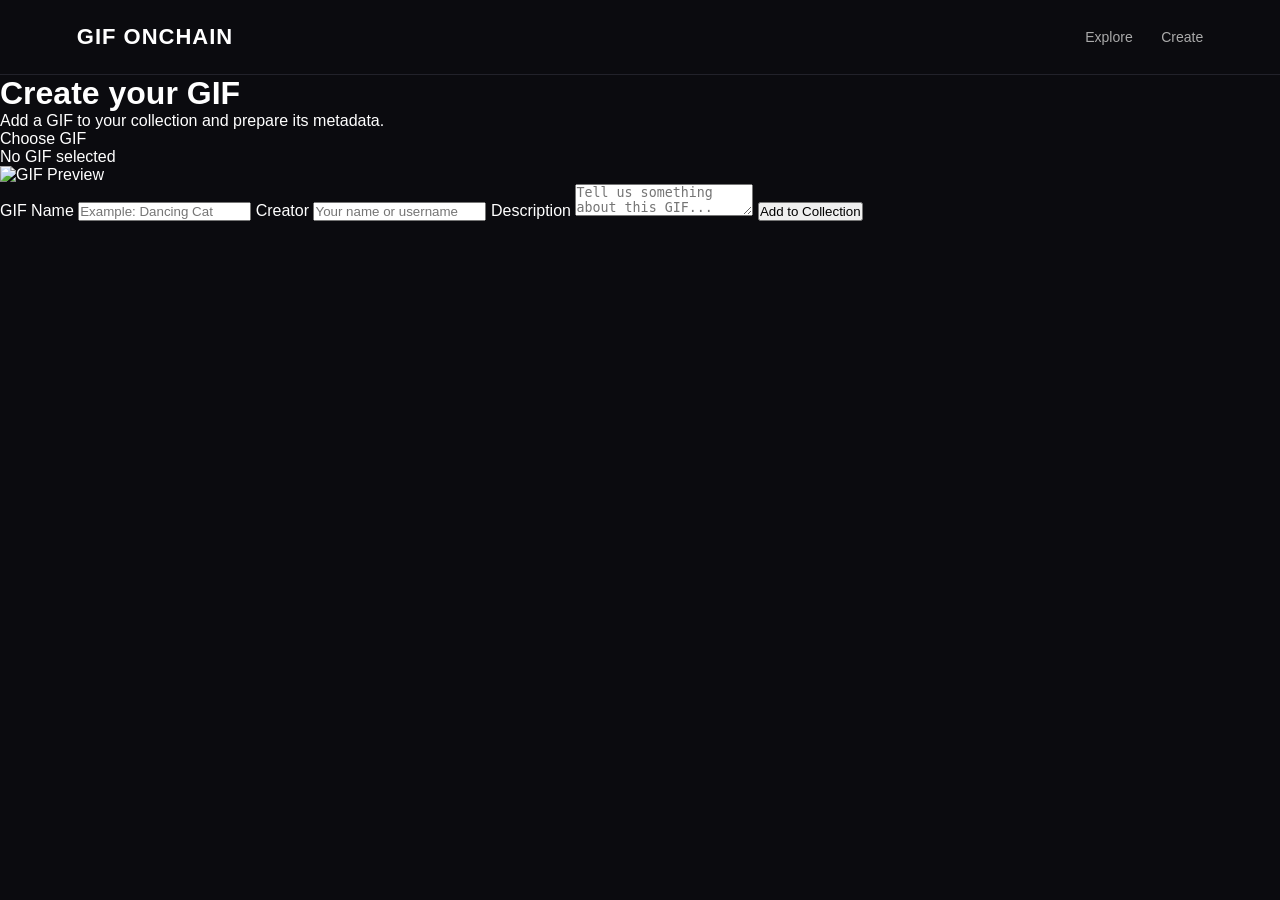
==== create.html @ 1c0a49de "Create HTML file for GIF creation interface This HTML file provides a user interface for creating GI" ====
<!DOCTYPE html>
<html lang="en">

<head>
    <meta charset="UTF-8">
    <meta name="viewport" content="width=device-width, initial-scale=1.0">

    <title>Create GIF — GIF Onchain</title>

    <link rel="stylesheet" href="style.css">
</head>

<body>

<header>

    <div class="logo">
        GIF ONCHAIN
    </div>

    <nav>
        <a href="index.html">Explore</a>
        <a href="create.html">Create</a>
    </nav>

</header>


<main class="create-page">

    <div class="create-container">

        <h1>Create your GIF</h1>

        <p class="create-description">
            Add a GIF to your collection and prepare its metadata.
        </p>


        <div class="upload-box">

            <label for="gifInput" class="upload-button">
                Choose GIF
            </label>

            <input
                type="file"
                id="gifInput"
                accept=".gif,image/gif"
                hidden
            >

            <p id="fileName">
                No GIF selected
            </p>

        </div>


        <div id="previewContainer" class="preview-container">

            <img id="gifPreview" alt="GIF Preview">

        </div>


        <div class="form">

            <label for="gifName">
                GIF Name
            </label>

            <input
                type="text"
                id="gifName"
                placeholder="Example: Dancing Cat"
            >


            <label for="creator">
                Creator
            </label>

            <input
                type="text"
                id="creator"
                placeholder="Your name or username"
            >


            <label for="description">
                Description
            </label>

            <textarea
                id="description"
                placeholder="Tell us something about this GIF..."
            ></textarea>


            <button
                id="addButton"
                class="create-button"
                type="button"
            >
                Add to Collection
            </button>

        </div>


        <div id="result" class="result"></div>

    </div>

</main>


<script src="script.js"></script>

</body>
</html>
---- style.css ----
* {
    box-sizing: border-box;
    margin: 0;
    padding: 0;
}

body {
    font-family: Arial, sans-serif;
    background: #0b0b0f;
    color: #ffffff;
    min-height: 100vh;
}

header {
    width: 100%;
    padding: 24px 6%;
    display: flex;
    justify-content: space-between;
    align-items: center;
    border-bottom: 1px solid #22222a;
}

.logo {
    font-size: 22px;
    font-weight: 800;
    letter-spacing: 1px;
}

nav a {
    color: #aaa;
    text-decoration: none;
    margin-left: 24px;
    font-size: 14px;
}

nav a:hover {
    color: #fff;
}

.hero {
    max-width: 1000px;
    margin: 100px auto;
    padding: 0 24px;
    text-align: center;
}

.hero h1 {
    font-size: clamp(45px, 8vw, 90px);
    line-height: 0.95;
    margin-bottom: 25px;
}

.hero p {
    max-width: 600px;
    margin: 0 auto 35px;
    color: #aaa;
    font-size: 17px;
    line-height: 1.6;
}

.buttons {
    display: flex;
    justify-content: center;
    gap: 12px;
    flex-wrap: wrap;
}

.btn {
    display: inline-block;
    padding: 14px 24px;
    border-radius: 10px;
    text-decoration: none;
    font-weight: 700;
    font-size: 14px;
}

.btn-primary {
    background: #ffffff;
    color: #000000;
}

.btn-secondary {
    border: 1px solid #33333d;
    color: #ffffff;
}

.gallery {
    max-width: 1100px;
    margin: 0 auto 100px;
    padding: 0 24px;
}

.gallery h2 {
    margin-bottom: 25px;
    font-size: 28px;
}

.grid {
    display: grid;
    grid-template-columns: repeat(3, 1fr);
    gap: 18px;
}

.card {
    background: #15151b;
    border: 1px solid #25252d;
    border-radius: 14px;
    overflow: hidden;
}

.card img {
    width: 100%;
    display: block;
    aspect-ratio: 1 / 1;
    object-fit: cover;
}

.card-info {
    padding: 15px;
}

.card-info h3 {
    font-size: 16px;
    margin-bottom: 6px;
}

.card-info p {
    color: #777;
    font-size: 13px;
}

@media (max-width: 700px) {
    header {
        padding: 20px;
    }

    nav a {
        margin-left: 12px;
    }

    .hero {
        margin: 70px auto;
    }

    .grid {
        grid-template-columns: 1fr;
    }
}
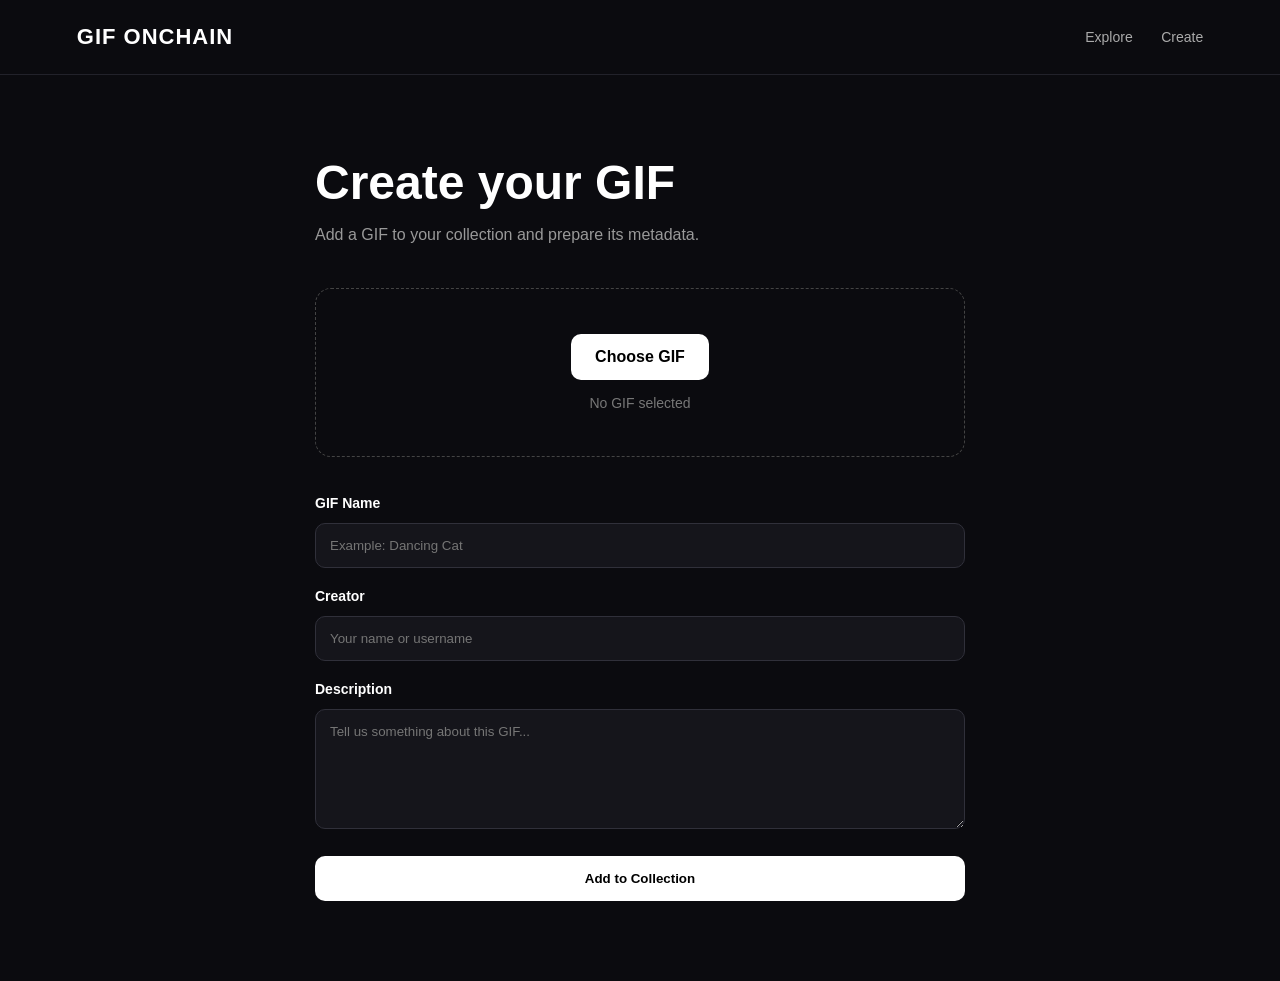
==== commit c37f01ff: "Remove extra newline before closing body tag" ====
--- a/create.html
+++ b/create.html
@@ -115,7 +115,6 @@
 
 </main>
 
-
 <script src="script.js"></script>
 
 </body>
--- a/style.css
+++ b/style.css
@@ -146,3 +146,125 @@
         grid-template-columns: 1fr;
     }
 }
+
+/* CREATE PAGE */
+
+.create-page {
+    min-height: calc(100vh - 80px);
+    padding: 80px 24px;
+}
+
+.create-container {
+    max-width: 650px;
+    margin: 0 auto;
+}
+
+.create-container h1 {
+    font-size: 48px;
+    margin-bottom: 12px;
+}
+
+.create-description {
+    color: #999;
+    margin-bottom: 40px;
+    line-height: 1.6;
+}
+
+.upload-box {
+    border: 1px dashed #444;
+    border-radius: 16px;
+    padding: 45px 25px;
+    text-align: center;
+    margin-bottom: 30px;
+}
+
+.upload-button {
+    display: inline-block;
+    padding: 14px 24px;
+    background: #ffffff;
+    color: #000000;
+    border-radius: 10px;
+    font-weight: 700;
+    cursor: pointer;
+}
+
+.upload-button:hover {
+    opacity: 0.85;
+}
+
+#fileName {
+    margin-top: 15px;
+    color: #777;
+    font-size: 14px;
+}
+
+.preview-container {
+    display: none;
+    margin-bottom: 30px;
+    border-radius: 16px;
+    overflow: hidden;
+    border: 1px solid #25252d;
+}
+
+.preview-container img {
+    width: 100%;
+    display: block;
+}
+
+.form {
+    display: flex;
+    flex-direction: column;
+    gap: 12px;
+}
+
+.form label {
+    font-size: 14px;
+    font-weight: 700;
+    margin-top: 8px;
+}
+
+.form input,
+.form textarea {
+    width: 100%;
+    padding: 14px;
+    background: #15151b;
+    color: #ffffff;
+    border: 1px solid #30303a;
+    border-radius: 10px;
+    outline: none;
+    font-family: inherit;
+}
+
+.form textarea {
+    min-height: 120px;
+    resize: vertical;
+}
+
+.form input:focus,
+.form textarea:focus {
+    border-color: #ffffff;
+}
+
+.create-button {
+    margin-top: 15px;
+    padding: 15px;
+    border: none;
+    border-radius: 10px;
+    background: #ffffff;
+    color: #000000;
+    font-weight: 800;
+    cursor: pointer;
+}
+
+.create-button:hover {
+    opacity: 0.85;
+}
+
+.result {
+    margin-top: 20px;
+    padding: 15px;
+    border-radius: 10px;
+    background: #15151b;
+    color: #aaa;
+    display: none;
+}
